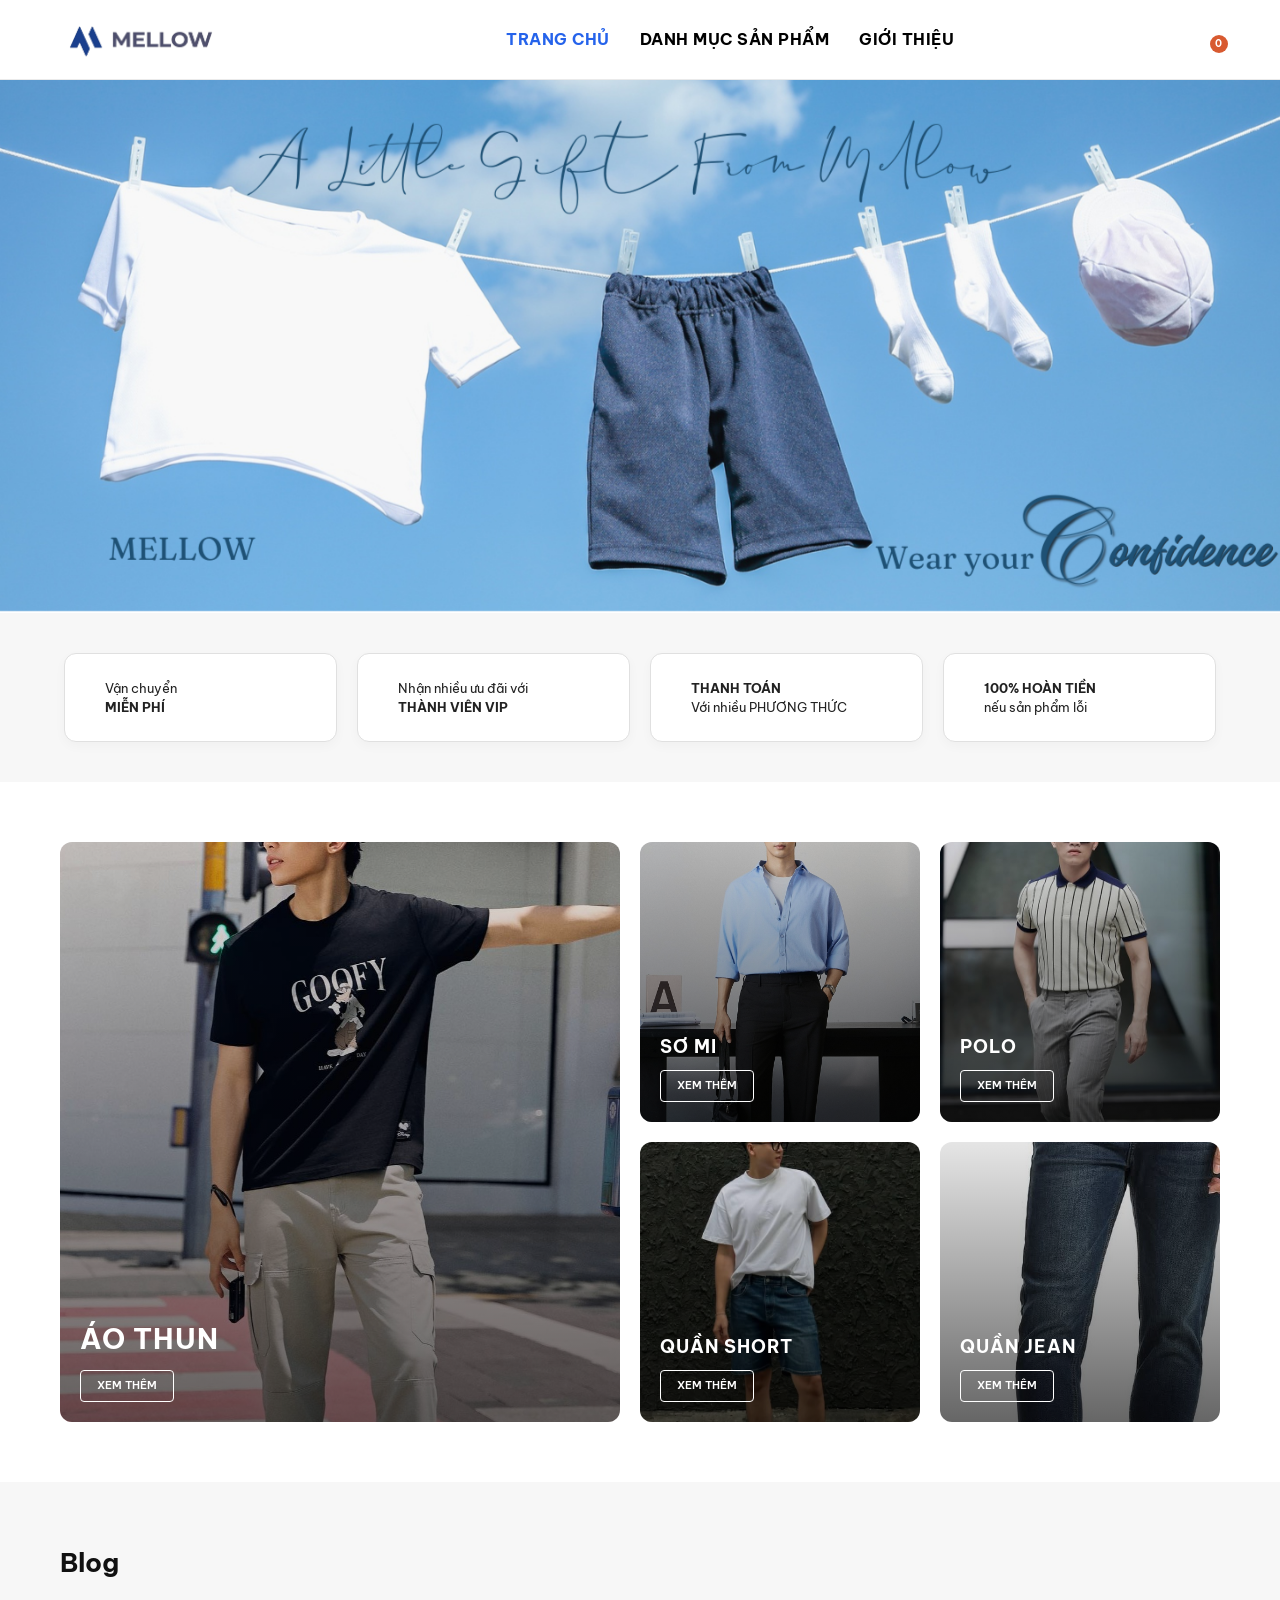
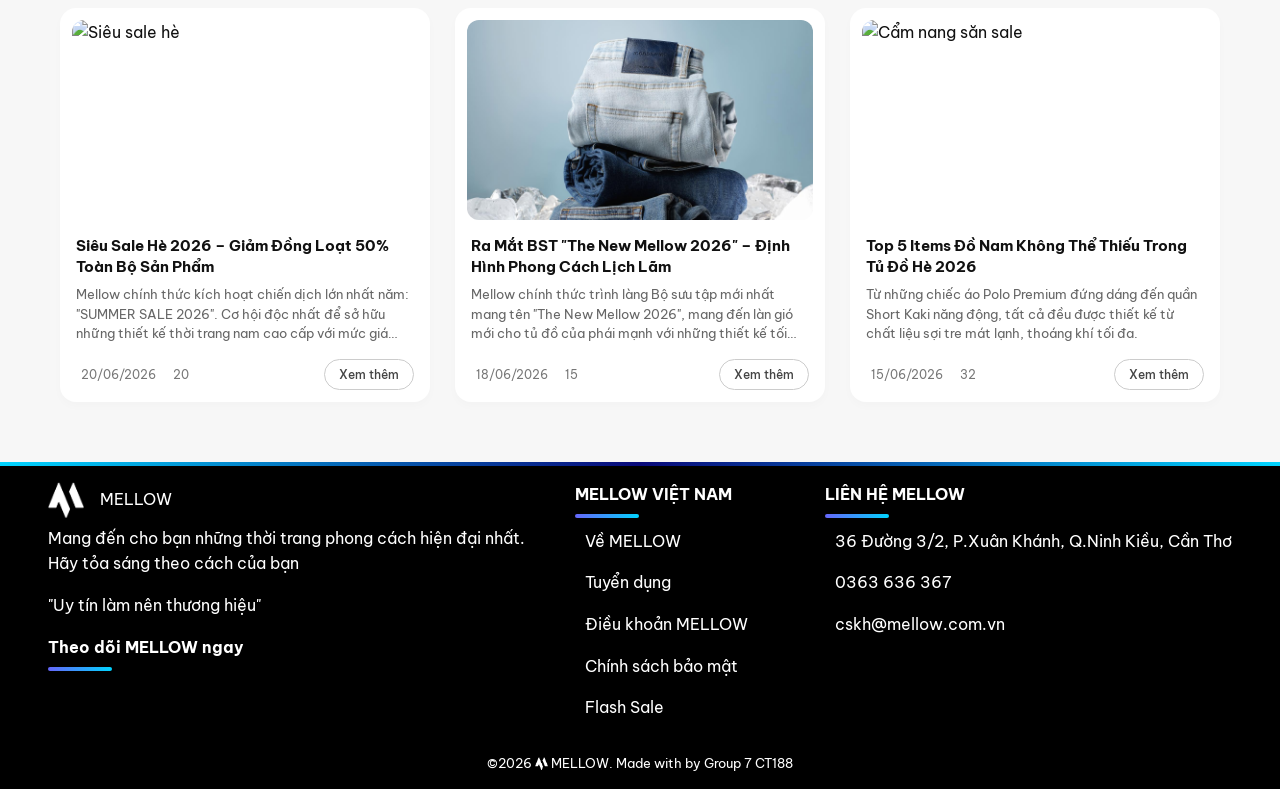
==== index.html @ e18b66e6 "Thêm comment" ====
<!-- =============================================================                       
                        TÁC GIẢ
        Trương Trọng Nguyễn 
        B2410738
==================================================================
-->

<!doctype html>
<html lang="vi">
  <head>
    <meta charset="UTF-8" />
    <meta name="viewport" content="width=device-width, initial-scale=1.0" />
    <title>Mellow - Trang Chủ</title>
    <link
      rel="icon"
      type="image/png"
      href="assets/images/logo/logo-mellow.png"
    />
    <link rel="stylesheet" href="./assets/css/style.css" />
    <link rel="stylesheet" href="./assets/css/index.css" />
    <link
      rel="stylesheet"
      href="https://cdn.jsdelivr.net/npm/@tabler/icons-webfont@latest/dist/tabler-icons.min.css"
    />
  </head>
  <body>
    <header class="header" id="header"></header>

    <section class="hero">
      <div class="hero-text"></div>
    </section>

    <section class="services-container">
      <div class="service-card">
        <div class="service-icon"><i class="ti ti-truck-delivery"></i></div>
        <div class="service-content">
          <p>Vận chuyển <strong>MIỄN PHÍ</strong></p>
        </div>
      </div>
      <div class="service-card">
        <div class="service-icon"><i class="ti ti-id-badge-2"></i></div>
        <div class="service-content">
          <p>Nhận nhiều ưu đãi với</p>
          <strong>THÀNH VIÊN VIP</strong>
        </div>
      </div>
      <div class="service-card">
        <div class="service-icon"><i class="ti ti-credit-card"></i></div>
        <div class="service-content">
          <p><strong>THANH TOÁN</strong></p>
          <span>Với nhiều PHƯƠNG THỨC</span>
        </div>
      </div>
      <div class="service-card">
        <div class="service-icon"><i class="ti ti-refresh"></i></div>
        <div class="service-content">
          <p><strong>100% HOÀN TIỀN</strong></p>
          <span>nếu sản phẩm lỗi</span>
        </div>
      </div>
    </section>

    <section class="category-grid">
      <div class="item tshirt">
        <img src="assets/images/homepage/aothun.jpg" alt="Áo thun" />
        <div class="overlay">
          <h2>ÁO THUN</h2>
          <a href="productlist.html?category=ao-thun">XEM THÊM</a>
        </div>
      </div>
      <div class="item shirt">
        <img src="assets/images/homepage/aosomi.jpg" alt="Sơ mi" />
        <div class="overlay">
          <h3>SƠ MI</h3>
          <a href="productlist.html?category=ao-so-mi">XEM THÊM</a>
        </div>
      </div>
      <div class="item short">
        <img src="assets/images/homepage/short.jpg" alt="Quần Short" />
        <div class="overlay">
          <h3>QUẦN SHORT</h3>
          <a href="productlist.html?category=quan-short">XEM THÊM</a>
        </div>
      </div>
      <div class="item polo">
        <img src="assets/images/homepage/polo.jpg" alt="Polo" />
        <div class="overlay">
          <h3>POLO</h3>
          <a href="productlist.html?category=ao-polo">XEM THÊM</a>
        </div>
      </div>
      <div class="item jean">
        <img src="assets/images/homepage/jean.jpg" alt="Quần Jean" />
        <div class="overlay">
          <h3>QUẦN JEAN</h3>
          <a href="productlist.html?category=quan-jean">XEM THÊM</a>
        </div>
      </div>
    </section>

    <section class="blog-section" id="khuyenmai-section">
      <div class="blog-container">
        <h2 class="blog-main-title">Blog</h2>
        <div class="blog-grid">
          <article class="blog-item">
            <div class="blog-image">
              <img src="assets/images/homepage/blog1.png" alt="Siêu sale hè" />
            </div>
            <div class="blog-content">
              <h3 class="blog-item-title">
                Siêu Sale Hè 2026 – Giảm Đồng Loạt 50% Toàn Bộ Sản Phẩm
              </h3>
              <p class="blog-excerpt">
                Mellow chính thức kích hoạt chiến dịch lớn nhất năm: "SUMMER
                SALE 2026". Cơ hội độc nhất để sở hữu những thiết kế thời trang
                nam cao cấp với mức giá giảm ngay một nửa.
              </p>
              <div class="blog-meta">
                <div class="meta-left">
                  <span class="blog-date"
                    ><i class="ti ti-calendar"></i> 20/06/2026</span
                  >
                  <span class="blog-likes"><i class="ti ti-heart"></i> 20</span>
                </div>
                <a href="#" class="btn-readmore">Xem thêm</a>
              </div>
            </div>
          </article>
          <article class="blog-item">
            <div class="blog-image">
              <img
                src="assets/images/homepage/blog2.png"
                alt="Bộ sưu tập mới"
              />
            </div>
            <div class="blog-content">
              <h3 class="blog-item-title">
                Ra Mắt BST "The New Mellow 2026" – Định Hình Phong Cách Lịch Lãm
              </h3>
              <p class="blog-excerpt">
                Mellow chính thức trình làng Bộ sưu tập mới nhất mang tên "The
                New Mellow 2026", mang đến làn gió mới cho tủ đồ của phái mạnh
                với những thiết kế tối giản, tinh tế.
              </p>
              <div class="blog-meta">
                <div class="meta-left">
                  <span class="blog-date"
                    ><i class="ti ti-calendar"></i> 18/06/2026</span
                  >
                  <span class="blog-likes"><i class="ti ti-heart"></i> 15</span>
                </div>
                <a href="#" class="btn-readmore">Xem thêm</a>
              </div>
            </div>
          </article>
          <article class="blog-item">
            <div class="blog-image">
              <img
                src="assets/images/homepage/blog3.png"
                alt="Cẩm nang săn sale"
              />
            </div>
            <div class="blog-content">
              <h3 class="blog-item-title">
                Top 5 Items Đồ Nam Không Thể Thiếu Trong Tủ Đồ Hè 2026
              </h3>
              <p class="blog-excerpt">
                Từ những chiếc áo Polo Premium đứng dáng đến quần Short Kaki
                năng động, tất cả đều được thiết kế từ chất liệu sợi tre mát
                lạnh, thoáng khí tối đa.
              </p>
              <div class="blog-meta">
                <div class="meta-left">
                  <span class="blog-date"
                    ><i class="ti ti-calendar"></i> 15/06/2026</span
                  >
                  <span class="blog-likes"><i class="ti ti-heart"></i> 32</span>
                </div>
                <a href="#" class="btn-readmore">Xem thêm</a>
              </div>
            </div>
          </article>
        </div>
      </div>
    </section>
    <footer class="footer" id="footer"></footer>
    <script type="module" src="assets/js/script.js"></script>
  </body>
</html>
---- assets/css/style.css ----
/* 
=============================================================
                        TÁC GIẢ
    HUỲNH TẤN GIAO
    B2408784
============================================================= */

@import url("https://fonts.googleapis.com/css2?family=Be+Vietnam+Pro:wght@300;400;500;600;700;800&display=swap");

:root {
  --color-white: #ffffff;
  --color-black: #111111;
  --color-blue: #2563eb;
  --color-blue-dark: #1d4ed8;
  --color-blue-light: #dbeafe;

  --color-gray-50: #f8fafc;
  --color-gray-100: #f1f5f9;
  --color-gray-200: #e2e8f0;
  --color-gray-300: #cbd5e1;
  --color-gray-400: #94a3b8;
  --color-gray-500: #64748b;
  --color-gray-600: #475569;
  --color-gray-700: #334155;
  --color-gray-800: #1f2937;
  --color-gray-900: #0f172a;

  --color-bg: var(--color-white);
  --color-surface: var(--color-white);
  --color-surface-soft: var(--color-gray-50);
  --color-text: var(--color-black);
  --color-text-muted: var(--color-gray-600);
  --color-border: var(--color-gray-200);
  --color-primary: var(--color-blue);
  --color-primary-hover: var(--color-blue-dark);
  --color-primary-soft: var(--color-blue-light);

  --color-gradient: linear-gradient(135deg, #2563eb 0%, #dbeafe 100%);

  --radius-xs: 4px;
  --radius-sm: 6px;
  --radius-md: 8px;
  --radius-lg: 12px;
  --radius-xl: 16px;
  --radius-full: 999px;

  --shadow-sm: 0 1px 2px rgba(17, 17, 17, 0.08);
  --shadow-md: 0 8px 24px rgba(17, 17, 17, 0.1);
  --shadow-lg: 0 18px 45px rgba(17, 17, 17, 0.14);
  --shadow-blue: 0 12px 30px rgba(37, 99, 235, 0.22);

  --container-width: 1200px;
  --container-padding: 16px;
  --section-padding: 64px;

  --transition-fast: 160ms ease;
  --transition-base: 220ms ease;
}

*,
*::before,
*::after {
  box-sizing: border-box;
}

html {
  scroll-behavior: smooth;
}

body {
  margin: 0;
  min-height: 100vh;
  background: var(--color-bg);
  color: var(--color-text);
  font-family: "Be Vietnam Pro", Arial, Helvetica, sans-serif;
  font-size: 16px;
  line-height: 1.6;
}

h1,
h2,
h3,
h4,
h5,
h6,
p {
  margin-top: 0;
}

img,
picture,
svg,
video,
canvas {
  display: block;
  max-width: 100%;
}

img {
  height: auto;
}

a {
  color: inherit;
  text-decoration: none;
}

ul,
ol {
  margin-top: 0;
}

button,
input,
select,
textarea {
  font: inherit;
}

button {
  cursor: pointer;
}

ul {
  list-style: none;
  padding: 0;
  margin: 0;
}

button:disabled,
input:disabled,
select:disabled,
textarea:disabled {
  cursor: not-allowed;
  opacity: 0.65;
}

.container {
  width: min(100% - var(--container-padding) * 2, var(--container-width));
  margin-inline: auto;
}

.grid {
  display: grid;
  gap: 24px;
}

.flex {
  display: flex;
}

.hidden {
  display: none;
}

@media (max-width: 1024px) {
  .grid-4 {
    grid-template-columns: repeat(3, minmax(0, 1fr));
  }
}

@media (max-width: 768px) {
  :root {
    --container-padding: 12px;
    --section-padding: 44px;
  }

  body {
    font-size: 15px;
  }
}
---- assets/css/index.css ----
/* 
=============================================================
                        TÁC GIẢ PHẦN HEADER(dòng 18-286)
    Trương Trọng Nguyễn 
    B2410738
                        TÁC GIẢ PHẦN HOMEPAGE(dòng 287-653)
    Trương Trọng Nguyễn 
    B2410738
                        TÁC GIẢ PHẦN FOOTER(còn lại)
    Huỳnh Lê Nhựt Tiến 
    B2405058
============================================================= 
*/

/*
===========================================================================
                              HEADER
===========================================================================
*/
/* Ẩn các thành phần mobile trên giao diện PC máy tính mặc định */

.header {
  position: sticky;
  top: 0;
  z-index: 100;
  background: #ffffff;
}

.menu-toggle,
.arrow-sub,
.mobile-close-item,
.nav-overlay {
  display: none;
}

/* --- Thanh điều hướng (Navigation) --- */
.nav {
  display: flex;
  align-items: center;
  justify-content: space-between;
  padding: 0 40px;
  border-bottom: 1px solid #eaeaea;
  background: #ffffff;
  position: sticky;
  top: 0;
  z-index: 100;
  height: 80px;
}

.nav-logo img {
  height: 80px;
  width: auto;
  object-fit: contain;
  transition: opacity 0.3s ease;
}

.nav-logo img:hover {
  opacity: 0.8;
}

.nav-logo,
.nav-icons {
  position: relative;
  z-index: 1;
}

.nav-links {
  display: flex;
  gap: 30px;
  list-style: none;
  align-items: center;
}

.nav-links li {
  font-size: 16px;
  font-weight: 700;
  color: #000000;
  text-decoration: none;
  transition: color 0.2s ease;
  letter-spacing: 0.5px;
}

.nav-links li.active {
  color: var(--color-primary);
}

.nav-links li:hover {
  color: var(--color-blue-dark);
}

.nav-icons {
  display: flex;
  gap: 20px;
  align-items: center;
}

.nav-icons a {
  font-size: 26px;
  color: #333333;
  text-decoration: none;
  transition: color 0.2s ease;
  display: flex;
  align-items: center;
  transition: var(--transition-base);
}

.nav-icons a:hover {
  color: var(--color-primary);
}

.cart-badge {
  position: absolute;
  top: -5px;
  right: -8px;
  background: #d85a30;
  color: #ffffff;
  font-size: 10px;
  width: 18px;
  height: 18px;
  border-radius: 50%;
  display: flex;
  align-items: center;
  justify-content: center;
  font-weight: 700;
}

/* Khung tìm kiếm ngang trên PC */

/* --- LAPTOP & MÁY TÍNH BẢNG NGANG (Dưới 1024px) --- */
@media screen and (max-width: 1024px) {
  .nav {
    padding: 0 20px;
    height: 70px;
  }

  .menu-toggle {
    display: flex;
    align-items: center;
    justify-content: center;
    background: transparent;
    border: none;
    outline: none;
    font-size: 26px;
    color: #111111;
    cursor: pointer;
    width: 44px;
    height: 44px;
    border-radius: 50%;
    transition: all 0.25s ease;
  }

  .menu-toggle:hover {
    background-color: rgba(0, 0, 0, 0.05);
    color: #d85a30;
  }

  .nav-logo img {
    height: 70px;
  }

  /* Toàn bộ khung nền Sidebar Menu */
  .nav-links {
    position: fixed;
    top: 0;
    left: -100%;
    width: 320px;
    height: 100vh;
    background-color: #ffffff;
    display: flex;
    flex-direction: column;
    justify-content: flex-start;
    align-items: stretch;
    gap: 0;
    padding: 55px 24px 24px 24px;
    transition: left 0.4s cubic-bezier(0.25, 1, 0.5, 1);
    z-index: 20;
    box-shadow: 10px 0 30px rgba(0, 0, 0, 0.08);
  }

  .nav-links.active {
    left: 0;
  }

  /* ĐỊNH VỊ LẠI NÚT THOÁT (X) */
  .mobile-close-item {
    display: block;
    position: absolute;
    top: 15px;
    right: 15px;
  }

  .menu-close {
    background: #f5f5f7;
    border: none;
    outline: none;
    font-size: 20px;
    color: #333333;
    cursor: pointer;
    width: 40px;
    height: 40px;
    border-radius: 50%;
    display: flex;
    align-items: center;
    justify-content: center;
    transition: all 0.2s ease;
  }

  .menu-close:hover,
  .menu-close:active {
    background-color: #eaeaea;
    color: var(--color-primary);
    transform: rotate(90deg);
  }

  /* Thanh Tìm Kiếm Mobile */

  /* THIẾT KẾ LẠI CÁC MỤC MENU ĐƯỜNG LINK */
  .nav-links li:not(.mobile-search-item):not(.mobile-close-item) {
    background: transparent;
    margin-bottom: 0;
    border-radius: 0;
    border: none;
    border-bottom: 1px solid #f0f0f2;
  }

  .nav-links li:not(.mobile-search-item):not(.mobile-close-item) a {
    display: flex;
    align-items: center;
    justify-content: space-between;
    padding: 16px 8px;
    font-size: 14px;
    font-weight: 600;
    color: #222222;
    letter-spacing: 0.5px;
    text-transform: uppercase;
    width: 100%;
    transition: all 0.2s ease;
  }

  .nav-links li:not(.mobile-search-item):not(.mobile-close-item) a:hover {
    color: var(--color-primary);
    padding-left: 14px;
  }

  /* Kích hoạt lớp nền mờ khi active */
  .nav-overlay.active {
    display: block;
    opacity: 1;
  }

  .nav-overlay {
    position: fixed;
    top: 0;
    left: 0;
    width: 100vw;
    height: 100vh;
    background: rgba(0, 0, 0, 0.3);
    backdrop-filter: blur(4px);
    z-index: 10;
    display: none;
    opacity: 0;
    transition: opacity 0.3s ease;
  }
}

/* --- ĐIỆN THOẠI DI ĐỘNG NHỎ (Dưới 576px) --- */
@media screen and (max-width: 576px) {
  .nav {
    height: 60px;
  }

  .nav-logo img {
    height: 45px;
  }

  .nav-icons {
    gap: 12px;
  }

  .nav-icons a {
    font-size: 22px;
  }
}

/*
===========================================================================
                              TRANG CHỦ
===========================================================================
*/

/* --- Banner chính (Hero Section) --- */
.hero {
  background-image: url(../images/homepage/final.png);
  background-size: cover;
  background-position: center center;
  background-repeat: no-repeat;
  width: 100%;
  aspect-ratio: 1920/800;
}

/* --- Chính sách dịch vụ (Services Policy) --- */
.services-container {
  display: grid;
  grid-template-columns: repeat(4, 1fr);
  gap: 20px;
  padding: 40px 5%;
  background-color: #f7f7f7;
}

.service-card {
  display: flex;
  align-items: center;
  gap: 15px;
  padding: 25px;
  background: #ffffff;
  border: 1px solid #e0e0e0;
  border-radius: 12px;
  box-shadow: 0 4px 12px rgba(0, 0, 0, 0.03);
  transition: transform 0.3s ease;
}

.service-card:hover {
  transform: translateY(-3px);
}

.service-icon {
  font-size: 42px;
  color: #333333;
  display: flex;
  align-items: center;
  justify-content: center;
}

.service-content {
  color: #222222;
  font-size: 13px;
  line-height: 1.4;
}

.service-content p,
.service-content span,
.service-content strong {
  display: block;
  margin: 0;
}

.service-content strong {
  font-weight: 700;
  text-transform: uppercase;
}

/* --- Lưới danh mục sản phẩm (Category Showcase) --- */
.category-grid {
  max-width: 1200px;
  margin: 60px auto;
  padding: 0 20px;
  display: grid;
  grid-template-columns: 2fr 1fr 1fr;
  grid-template-rows: 280px 280px;
  gap: 20px;
}

.tshirt {
  grid-row: 1 / 3;
  grid-column: 1;
}
.shirt {
  grid-row: 1;
  grid-column: 2;
}
.short {
  grid-row: 2;
  grid-column: 2;
}
.polo {
  grid-row: 1;
  grid-column: 3;
}
.jean {
  grid-row: 2;
  grid-column: 3;
}

.item {
  position: relative;
  overflow: hidden;
  cursor: pointer;
  background: #ffffff;
  border-radius: 12px;
}

.item img {
  width: 100%;
  height: 100%;
  object-fit: cover;
  display: block;
  transition: transform 0.6s ease;
}

.item::after {
  content: "";
  position: absolute;
  inset: 0;
  background: linear-gradient(to top, rgba(0, 0, 0, 0.6), rgba(0, 0, 0, 0.1));
  z-index: 1;
}

.overlay {
  position: absolute;
  inset: 0;
  z-index: 2;
  display: flex;
  flex-direction: column;
  justify-content: flex-end;
  padding: 20px;
}

.overlay h2,
.overlay h3 {
  color: #ffffff;
  font-weight: 700;
  letter-spacing: 1px;
  margin-bottom: 8px;
}

.overlay h2 {
  font-size: 28px;
}
.overlay h3 {
  font-size: 18px;
}

.overlay a {
  width: max-content;
  color: #ffffff;
  text-decoration: none;
  border: 1px solid #ffffff;
  padding: 6px 16px;
  font-size: 11px;
  font-weight: 600;
  transition: all 0.35s ease;
  border-radius: 4px;
}

.item:hover img {
  transform: scale(1.05);
}

.item:hover a {
  background: #ffffff;
  color: #000000;
}

/* --- Khu vực bài viết (Blog Section) --- */
.blog-section {
  padding: 60px 0;
  background-color: #f7f7f7;
}

.blog-container {
  max-width: 1200px;
  margin: 0 auto;
  padding: 0 20px;
}

.blog-main-title {
  font-size: 26px;
  font-weight: 700;
  color: #111111;
  margin-bottom: 25px;
}

.blog-grid {
  display: grid;
  grid-template-columns: repeat(3, 1fr);
  gap: 25px;
}

.blog-item {
  background: #ffffff;
  border-radius: 16px;
  display: flex;
  flex-direction: column;
  padding: 12px;
  transition:
    transform 0.3s ease,
    box-shadow 0.3s ease;
  box-shadow: 0 4px 10px rgba(0, 0, 0, 0.02);
}

.blog-item:hover {
  transform: translateY(-5px);
  box-shadow: 0 10px 20px rgba(0, 0, 0, 0.05);
}

.blog-image {
  width: 100%;
  height: 200px;
  overflow: hidden;
  border-radius: 12px;
  margin-bottom: 15px;
}

.blog-image img {
  width: 100%;
  height: 100%;
  object-fit: cover;
}

.blog-content {
  display: flex;
  flex-direction: column;
  flex-grow: 1;
  padding: 0 4px;
}

.blog-item-title {
  font-size: 15px;
  font-weight: 700;
  color: #111111;
  line-height: 1.4;
  margin-bottom: 8px;
  display: -webkit-box;
  -webkit-line-clamp: 2;
  -webkit-box-orient: vertical;
  overflow: hidden;
}

.blog-excerpt {
  font-size: 13px;
  color: #666666;
  line-height: 1.5;
  margin-bottom: 15px;
  display: -webkit-box;
  -webkit-line-clamp: 3;
  -webkit-box-orient: vertical;
  overflow: hidden;
}

.blog-meta {
  display: flex;
  justify-content: space-between;
  align-items: center;
  margin-top: auto;
  font-size: 12px;
  color: #777777;
}

.meta-left {
  display: flex;
  align-items: center;
  gap: 12px;
}

.blog-date,
.blog-likes {
  display: flex;
  align-items: center;
  gap: 5px;
}

.btn-readmore {
  text-decoration: none;
  color: #444444;
  border: 1px solid #cccccc;
  padding: 5px 14px;
  border-radius: 20px;
  font-size: 12px;
  font-weight: 500;
  background-color: transparent;
  transition: all 0.2s ease;
}

.btn-readmore:hover {
  background-color: var(--color-primary);
  border-color: var(--color-blue-light);
  color: #ffffff;
}

/* --- LAPTOP & MÁY TÍNH BẢNG NGANG (Dưới 1024px) --- */
@media screen and (max-width: 1024px) {
  .hero {
    aspect-ratio: 1920/800;
  }

  .services-container {
    grid-template-columns: repeat(2, 1fr);
    gap: 15px;
  }

  .category-grid {
    grid-template-columns: repeat(2, 1fr);
    grid-template-rows: auto;
    gap: 15px;
    margin: 40px auto;
  }

  .tshirt,
  .shirt,
  .polo,
  .short,
  .jean {
    grid-column: unset;
    grid-row: unset;
    height: 260px;
  }

  .blog-grid {
    grid-template-columns: repeat(2, 1fr);
    gap: 20px;
  }
}

/* --- MÁY TÍNH BẢNG ĐỨNG & ĐIỆN THOẠI LỚN (Dưới 768px) --- */
@media screen and (max-width: 768px) {
  .hero {
    aspect-ratio: 1920/800;
  }

  .blog-grid {
    grid-template-columns: 1fr;
    gap: 25px;
  }
}

/* --- ĐIỆN THOẠI DI ĐỘNG NHỎ (Dưới 576px) --- */
@media screen and (max-width: 576px) {
  .services-container {
    grid-template-columns: 1fr;
    gap: 12px;
    padding: 20px 4%;
  }

  .category-grid {
    grid-template-columns: 1fr;
    padding: 0 15px;
  }

  .tshirt,
  .shirt,
  .polo,
  .short,
  .jean {
    height: 230px;
  }

  .blog-image {
    height: 180px;
  }
}

/*
===========================================================================
                              FOOTER
===========================================================================
*/

.footer {
  background-color: black;
  color: white;
}

.footer-line {
  height: 4px;
  background: rgb(0, 212, 255);
  background: linear-gradient(
    90deg,
    rgba(0, 212, 255, 1) 0%,
    rgba(9, 9, 121, 1) 50%,
    rgba(0, 212, 255, 1) 100%
  );
}

.footer-content {
  display: flex;
  flex-wrap: wrap;
  gap: 1.5rem;
  padding: 1rem 3rem 2rem;
  justify-content: space-between;
}

.footer-item {
  min-width: 200px;
}

.footer-title-underline {
  position: relative;
}

.footer-underline {
  position: absolute;
  height: 4px;
  width: 4rem;
  border-radius: 1rem;
  top: 2rem;
  background: rgba(0, 212, 255);
  background: linear-gradient(
    90deg,
    rgba(102, 102, 250, 1) 0%,
    rgba(0, 212, 255, 1) 100%
  );
}

.footer-brand {
  display: flex;
  gap: 1rem;
  margin-bottom: 0.5rem;
  align-items: center;
}

.footer-brand img {
  width: 36px;
}

.footer-contact {
  display: flex;
  flex-direction: column;
}

a {
  display: flex;
  gap: 10px;
}

.footer-links {
  display: flex;
  flex-direction: column;
  gap: 1rem;
}

.footer-social {
  display: flex;
  gap: 1rem;
}

.footer-bottom {
  font-size: 0.8125rem;
  text-align: center;
  background-color: black;
}

.footer-bottom p {
  padding-bottom: 15px;
  margin-bottom: 0;
}

.footer-bottom img {
  display: inline;
  width: 0.8125rem;
  transform: translateY(2px);
}

.footer-links a span {
  position: relative;
}

.footer-about .footer-links a span::after {
  content: "";
  position: absolute;
  left: 0;
  bottom: -4px;
  width: 0;
  height: 3px;
  border-radius: 12px;
  background: rgba(0, 212, 255);
  background: linear-gradient(
    90deg,
    rgba(102, 102, 250, 1) 0%,
    rgba(0, 212, 255, 1) 100%
  );
  transition: width 0.3s ease;
}

.footer-about .footer-links a:hover span::after {
  width: 3rem;
}

@media (max-width: 825px) {
  .footer-content {
    flex-direction: column;
  }
}
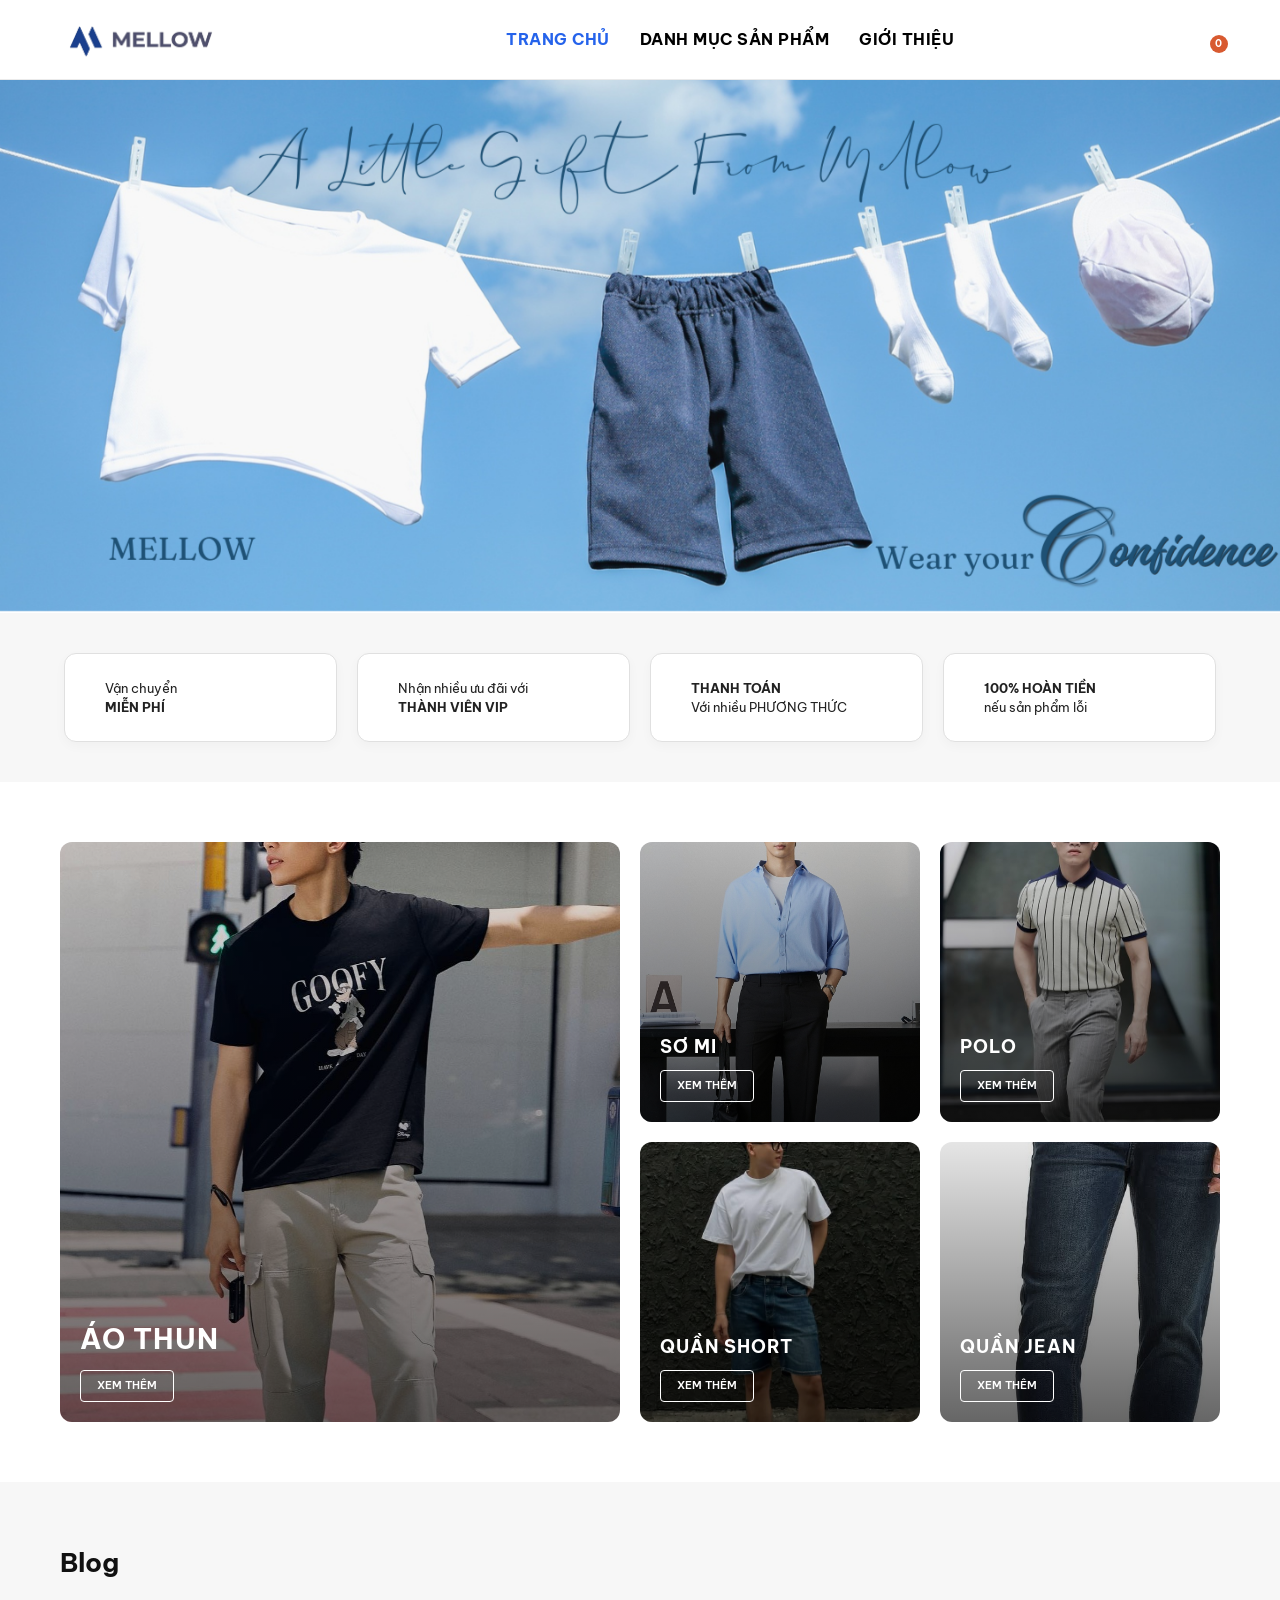
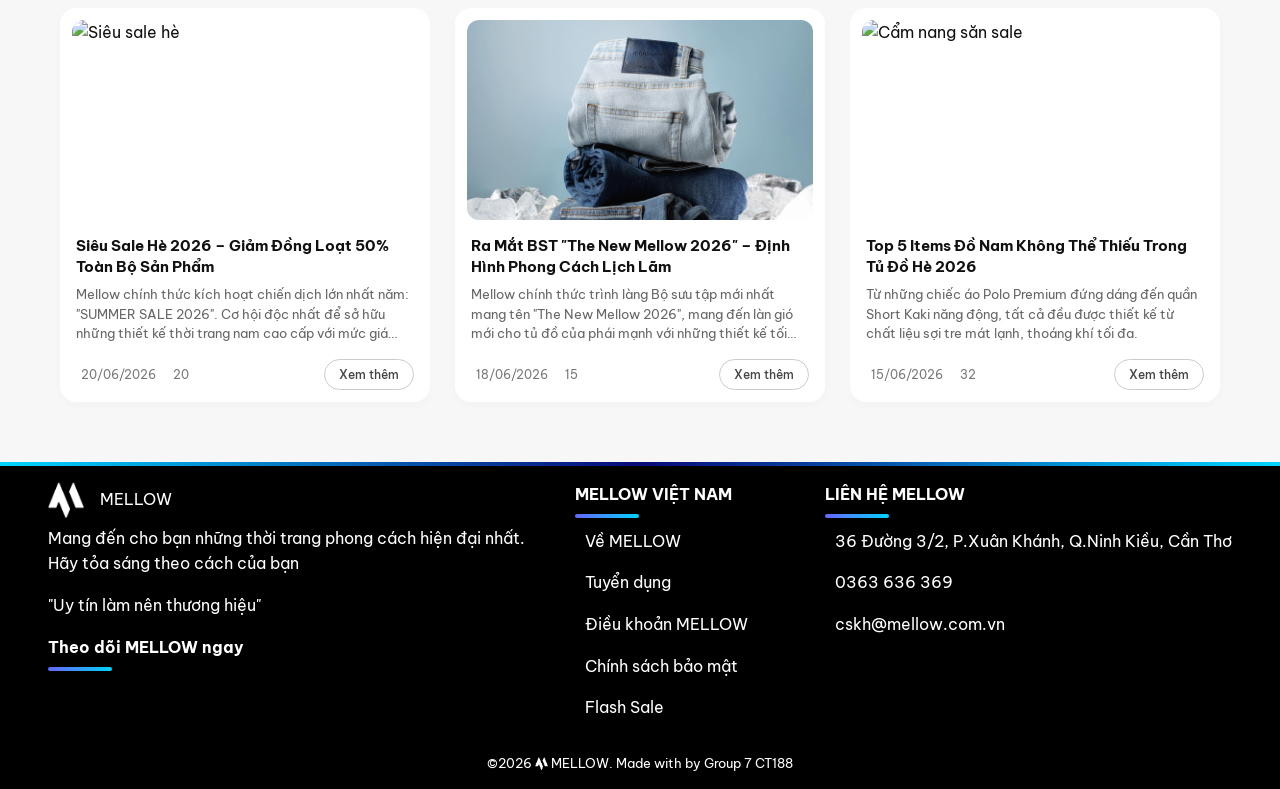
==== commit 9ea2cfae: "sửa lỗi icon ở footer" ====
--- a/index.html
+++ b/index.html
@@ -21,6 +21,13 @@
     <link
       rel="stylesheet"
       href="https://cdn.jsdelivr.net/npm/@tabler/icons-webfont@latest/dist/tabler-icons.min.css"
+    />
+    <link
+      rel="stylesheet"
+      href="https://cdnjs.cloudflare.com/ajax/libs/remixicon/4.6.0/remixicon.css"
+      integrity="sha512-kJlvECunwXftkPwyvHbclArO8wszgBGisiLeuDFwNM8ws+wKIw0sv1os3ClWZOcrEB2eRXULYUsm8OVRGJKwGA=="
+      crossorigin="anonymous"
+      referrerpolicy="no-referrer"
     />
   </head>
   <body>
